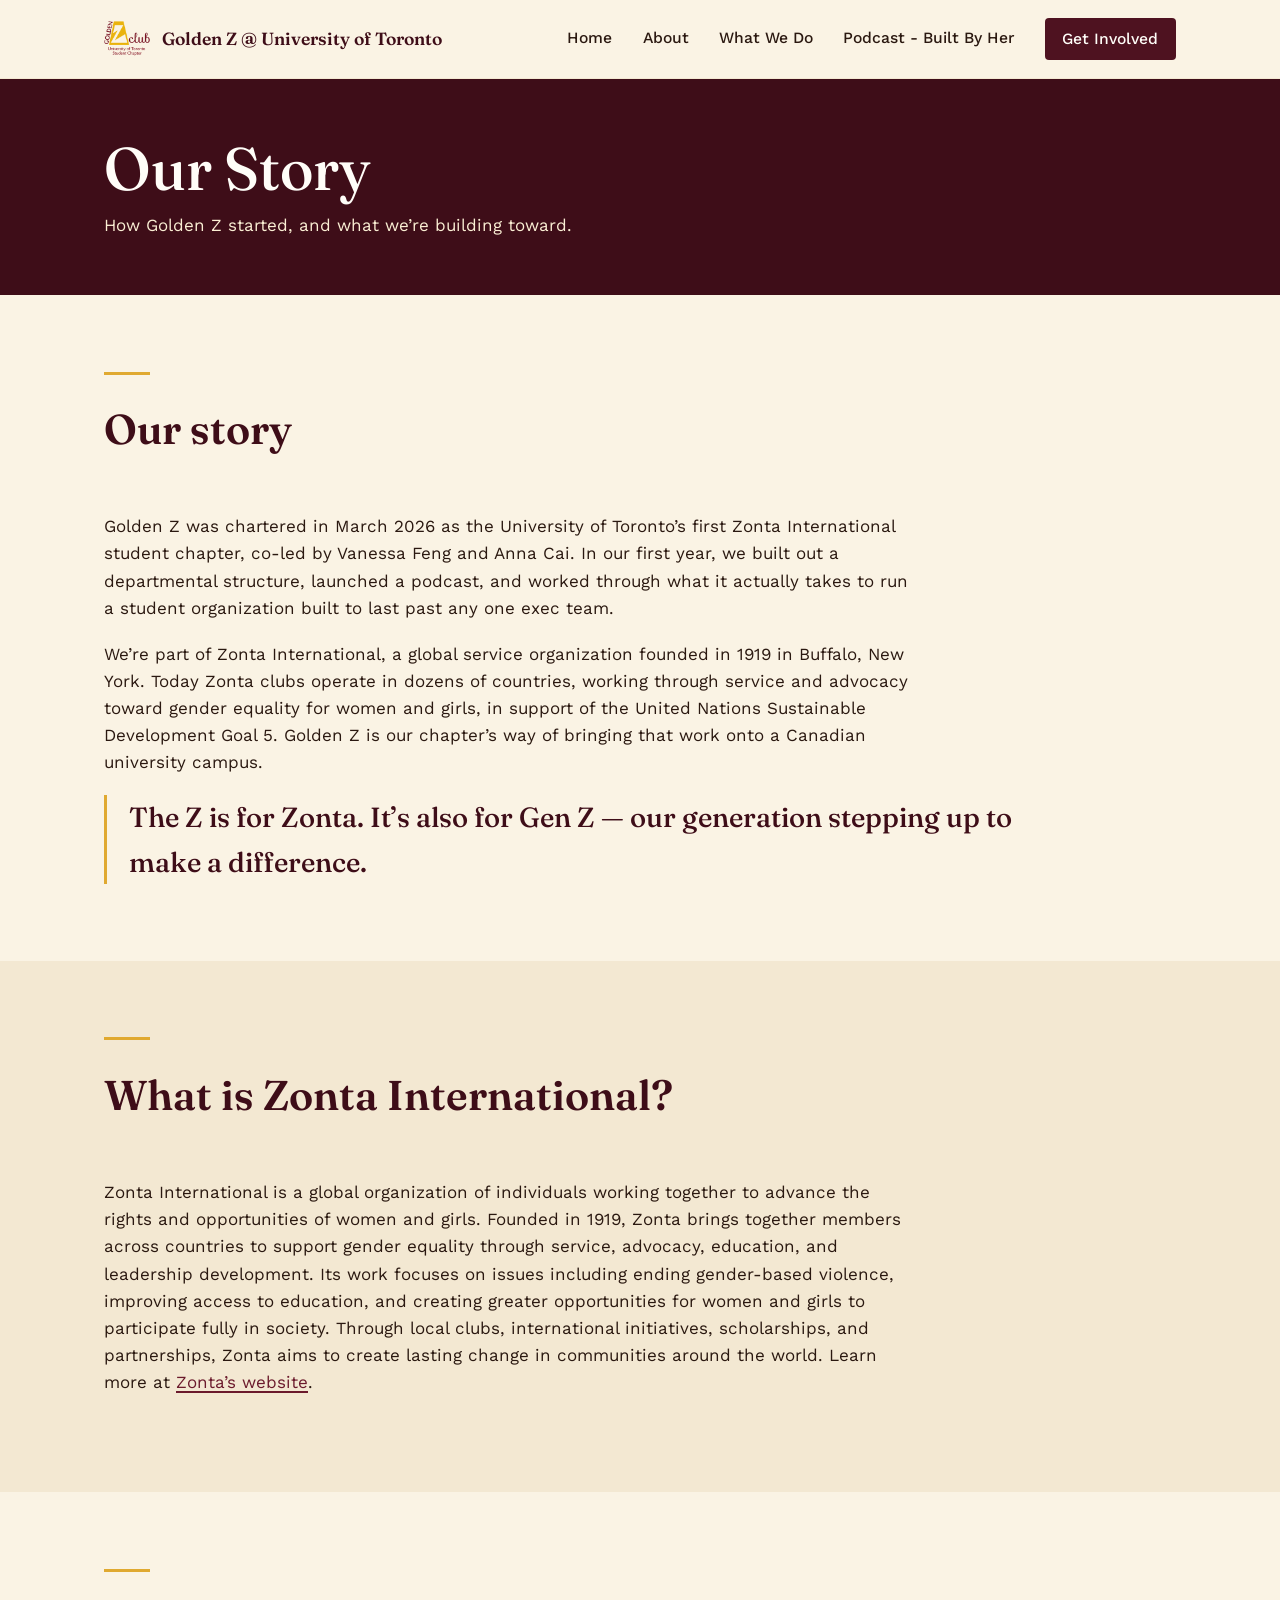
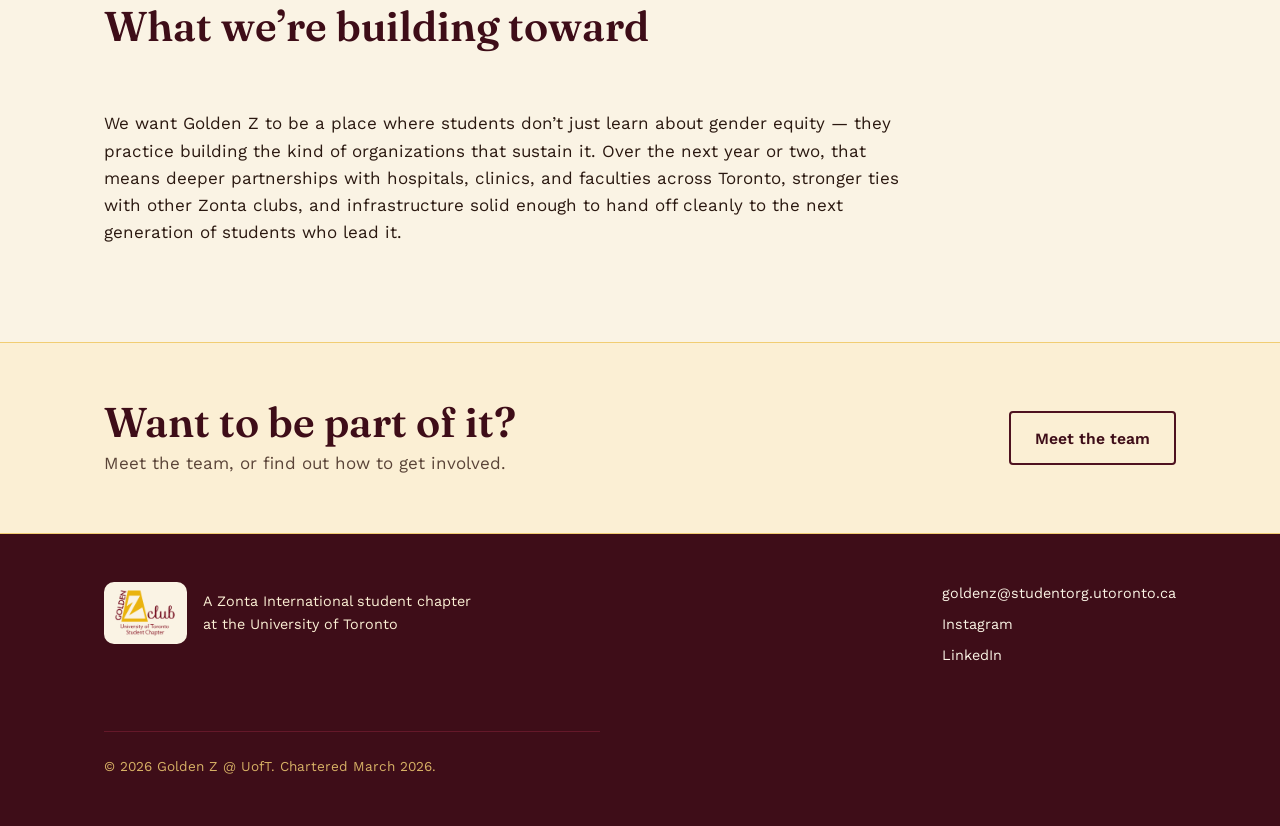
==== about.html @ dc1b3041 "Enhance navigation with dropdown for 'What We Do' Added dropdown for 'What We Do' with links to init" ====
<!DOCTYPE html>
<html lang="en">
<head>
<meta charset="UTF-8">
<meta name="viewport" content="width=device-width, initial-scale=1.0">
<title>Our Story — Golden Z @ UofT</title>
<!-- UPDATED: Curly apostrophe in the description -->
<meta name="description" content="Golden Z is the University of Toronto’s first Zonta International student chapter, chartered in March 2026. Here's our story and what we're building toward.">
<link rel="icon" type="image/svg+xml" href="favicon.svg">
<link rel="preconnect" href="https://fonts.googleapis.com">
<link rel="preconnect" href="https://fonts.gstatic.com" crossorigin>
<link href="https://fonts.googleapis.com/css2?family=Fraunces:opsz,wght@9..144,500;9..144,600&family=Work+Sans:wght@400;500;600&display=swap" rel="stylesheet">
<link rel="stylesheet" href="css/style.css">
</head>
<body>

<header class="site-header">
  <div class="container header-inner">
    <a class="logo" href="index.html" aria-label="Golden Z home">
      <img class="logo-img" src="images/golden-z-logo.png" alt="Golden Z Club Logo">
      <!-- Added the matching logo text here too! -->
      <span class="logo-text">Golden Z @ University of Toronto</span>
    </a>
    <nav class="site-nav" aria-label="Primary">
      <button class="nav-toggle" aria-expanded="false" aria-controls="nav-menu">
        <span></span><span></span><span></span>
        <span class="sr-only">Menu</span>
      </button>
<ul id="nav-menu">
        <li><a href="index.html">Home</a></li>
        <li class="has-dropdown">
          <span class="dropdown-toggle">About</span>
          <ul class="dropdown-menu">
            <li><a href="about.html">Our Story</a></li>
            <li><a href="team.html">Our Team</a></li>
          </ul>
        </li>
        <!-- NEW: "What We Do" is now a dropdown -->
        <li class="has-dropdown">
          <span class="dropdown-toggle">What We Do</span>
          <ul class="dropdown-menu">
            <li><a href="initiatives.html">Our Initiatives</a></li>
            <li><a href="events.html">Upcoming Events</a></li>
          </ul>
        </li>
        <li><a href="podcast.html">Podcast - Built By Her</a></li>
        <li><a href="contact.html" class="nav-cta">Get Involved</a></li>
      </ul>
    </nav>
  </div>
</header>

<main>

  <section class="page-header">
    <div class="container">
      <h1>Our Story</h1>
      <p>How Golden Z started, and what we’re building toward.</p>
    </div>
  </section>

  <section class="block">
    <div class="container">
      <div class="section-head">
        <div class="rule"></div>
        <h2>Our story</h2>
      </div>
      <p class="wide">Golden Z was chartered in March 2026 as the University of Toronto’s first Zonta International student chapter, co-led by Vanessa Feng and Anna Cai. In our first year, we built out a departmental structure, launched a podcast, and worked through what it actually takes to run a student organization built to last past any one exec team.</p>
      <p class="wide">We’re part of Zonta International, a global service organization founded in 1919 in Buffalo, New York. Today Zonta clubs operate in dozens of countries, working through service and advocacy toward gender equality for women and girls, in support of the United Nations Sustainable Development Goal 5. Golden Z is our chapter’s way of bringing that work onto a Canadian university campus.</p>
      <blockquote class="pull">
        The Z is for Zonta. It’s also for Gen Z — our generation stepping up to make a difference.
      </blockquote>
    </div>
  </section>

  <!-- NEW SECTION: Added block-alt here so the background alternates -->
  <section class="block block-alt">
    <div class="container">
      <div class="section-head">
        <div class="rule"></div>
        <h2>What is Zonta International?</h2>
      </div>
      <p class="wide">Zonta International is a global organization of individuals working together to advance the rights and opportunities of women and girls. Founded in 1919, Zonta brings together members across countries to support gender equality through service, advocacy, education, and leadership development. Its work focuses on issues including ending gender-based violence, improving access to education, and creating greater opportunities for women and girls to participate fully in society. Through local clubs, international initiatives, scholarships, and partnerships, Zonta aims to create lasting change in communities around the world. Learn more at <a href="https://www.zonta.org/" target="_blank" rel="noopener">Zonta’s website</a>.</p>
    </div>
  </section>

  <!-- UPDATED SECTION: Removed block-alt here so it returns to the lighter cream background -->
  <section class="block">
    <div class="container">
      <div class="section-head">
        <div class="rule"></div>
        <h2>What we’re building toward</h2>
      </div>
      <p class="wide">We want Golden Z to be a place where students don’t just learn about gender equity — they practice building the kind of organizations that sustain it. Over the next year or two, that means deeper partnerships with hospitals, clinics, and faculties across Toronto, stronger ties with other Zonta clubs, and infrastructure solid enough to hand off cleanly to the next generation of students who lead it.</p>
    </div>
  </section>

  <section class="cta-band">
    <div class="container cta-band-inner">
      <div>
        <h2>Want to be part of it?</h2>
        <p>Meet the team, or find out how to get involved.</p>
      </div>
      <a class="btn btn-line" href="team.html">Meet the team</a>
    </div>
  </section>

</main>

<footer class="site-footer on-dark">
  <div class="container footer-inner">
    <div class="footer-brand">
      <span class="footer-logo-plate"><img src="images/golden-z-logo.png" alt="Golden Z Club logo"></span>
      <p>A Zonta International student chapter at the University of Toronto</p>
    </div>
    <div class="footer-links">
      <a href="mailto:goldenz@studentorg.utoronto.ca">goldenz@studentorg.utoronto.ca</a>
      <a href="https://www.instagram.com/uoftgoldenz/" target="_blank" rel="noopener">Instagram</a>
      <a href="https://www.linkedin.com/company/golden-z-club-university-of-toronto-chapter/?viewAsMember=true" target="_blank" rel="noopener">LinkedIn</a>
    </div>
    <p class="footer-copy">© 2026 Golden Z @ UofT. Chartered March 2026.</p>
  </div>
</footer>

<script src="js/main.js"></script>
</body>
</html>
---- css/style.css ----
/* =====================================================================
   Golden Z @ UofT — design tokens
   Palette: deep maroon (primary), warm gold (accent), parchment (base)
   Type: Fraunces (display serif) + Work Sans (body/UI)
   ===================================================================== */

:root {
  /* color */
  --maroon-900: #3E0D18;
  --maroon-800: #4E1220;
  --maroon-700: #6B1A2C;
  --maroon-600: #832238;
  --gold-600:   #C08A1E;
  --gold-500:   #E0A930;
  --gold-300:   #F1CD73;
  --gold-100:   #FBEFD4;
  --parchment:  #FAF3E4;
  --parchment-2:#F3E8D2;
  --ink:        #2A1810;
  --ink-soft:   #5A4438;
  --white:      #FFFDF8;

  /* type */
  --font-display: "Fraunces", "Iowan Old Style", Georgia, serif;
  --font-body: "Work Sans", "Segoe UI", sans-serif;

  /* type scale */
  --step-4: clamp(2.5rem, 2rem + 2.2vw, 3.75rem);
  --step-3: clamp(1.9rem, 1.6rem + 1.4vw, 2.6rem);
  --step-2: clamp(1.4rem, 1.25rem + 0.6vw, 1.75rem);
  --step-1: 1.1875rem;
  --step-0: 1.0625rem;
  --step-neg1: 0.9rem;

  /* layout */
  --container: 1120px;
  --gutter: 1.5rem;
  --radius: 4px;
}

@media (prefers-color-scheme: dark) {
  /* This site is authored as a light, warm-paper identity by design —
     it keeps its palette in dark-mode browsers rather than inverting. */
}

*, *::before, *::after { box-sizing: border-box; }

html {
  scroll-behavior: smooth;
}

@media (prefers-reduced-motion: reduce) {
  html { scroll-behavior: auto; }
  *, *::before, *::after {
    animation-duration: 0.01ms !important;
    animation-iteration-count: 1 !important;
    transition-duration: 0.01ms !important;
  }
}

body {
  margin: 0;
  font-family: var(--font-body);
  font-size: var(--step-0);
  line-height: 1.6;
  color: var(--ink);
  background: var(--parchment);
  -webkit-font-smoothing: antialiased;
}

h1, h2, h3, h4 {
  font-family: var(--font-display);
  color: var(--maroon-900);
  line-height: 1.12;
  margin: 0 0 0.5em;
  font-weight: 600;
}

h1 { font-size: var(--step-4); font-weight: 500; }
h2 { font-size: var(--step-3); }
h3 { font-size: var(--step-2); }

p { margin: 0 0 1.1em; max-width: 62ch; }
p.wide { max-width: 74ch; }

a {
  color: var(--maroon-700);
  text-decoration-thickness: 1.5px;
  text-underline-offset: 3px;
}
a:hover { color: var(--maroon-900); }

img { max-width: 100%; display: block; }

.sr-only {
  position: absolute;
  width: 1px; height: 1px;
  padding: 0; margin: -1px;
  overflow: hidden;
  clip: rect(0,0,0,0);
  white-space: nowrap;
  border: 0;
}

:focus-visible {
  outline: 3px solid var(--gold-600);
  outline-offset: 2px;
}

.container {
  max-width: var(--container);
  margin-inline: auto;
  padding-inline: var(--gutter);
}

/* =====================================================================
   Logo mark — a bold, hand-built "Z" with a two-tone terminal square.
   Reused (inline, small) in the header and footer.
   ===================================================================== */

.mark { color: var(--maroon-800); flex-shrink: 0; }
.mark .accent { fill: var(--gold-500); }
.on-dark .mark { color: var(--gold-300); }
.on-dark .mark .accent { fill: var(--parchment); }

/* =====================================================================
   Header
   ===================================================================== */

.site-header {
  background: var(--parchment);
  border-bottom: 1px solid var(--parchment-2);
  position: sticky;
  top: 0;
  z-index: 40;
}

.header-inner {
  display: flex;
  align-items: center;
  justify-content: space-between;
  padding-block: 1.1rem;
  gap: 1rem;
}

.logo {
  display: flex;
  align-items: center;
  gap: 0.75rem; 
  text-decoration: none;
  color: var(--maroon-900);
}

.logo-img {
  height: 35px;
  width: auto;
  display: block;
}

.logo-text {
  font-family: var(--font-display);
  font-size: 1.1rem;
  font-weight: 600;
  color: var(--maroon-900);
  line-height: 1.1;
}

@media (max-width: 480px) {
  .logo-text { font-size: 0.95rem; }
}

.nav-toggle {
  display: none;
  flex-direction: column;
  justify-content: center;
  gap: 5px;
  width: 40px;
  height: 40px;
  background: none;
  border: none;
  cursor: pointer;
  padding: 0;
}
.nav-toggle span {
  display: block;
  height: 2px;
  width: 100%;
  background: var(--maroon-900);
}

.site-nav ul {
  display: flex;
  align-items: center;
  gap: 1.9rem;
  list-style: none;
  margin: 0;
  padding: 0;
}

.site-nav a {
  display: inline-block;
  color: var(--ink);
  text-decoration: none;
  font-size: 0.98rem;
  font-weight: 500;
  padding-block: 0.3rem;
  border-bottom: 2px solid transparent;
}
.site-nav a:hover,
.site-nav a[aria-current="page"] {
  color: var(--maroon-900);
  border-bottom-color: var(--gold-500);
}

.site-nav .nav-cta {
  background: var(--maroon-800);
  color: var(--white);
  padding: 0.55rem 1.1rem;
  border-radius: var(--radius);
  border-bottom: none;
}
.site-nav .nav-cta:hover,
.site-nav .nav-cta[aria-current="page"] {
  background: var(--maroon-900);
  color: var(--white);
}

/* Dropdown: hovering "About" reveals Our Story / Our Team. */
.has-dropdown {
  position: relative;
}
.dropdown-toggle {
  display: inline-block;
  color: var(--ink);
  font-size: 0.98rem;
  font-weight: 500;
  padding-block: 0.3rem;
  border-bottom: 2px solid transparent;
  cursor: default;
}
.has-dropdown:hover .dropdown-toggle,
.has-dropdown.dropdown-active .dropdown-toggle {
  color: var(--maroon-900);
  border-bottom-color: var(--gold-500);
}
.dropdown-menu {
  display: block; /* UPDATED: Forces the dropdown to behave as a block rather than inheriting the row flexbox */
  position: absolute;
  top: 100%;
  left: 0;
  min-width: 170px;
  margin: 0;
  padding: 0.4rem 0;
  list-style: none;
  background: var(--white);
  border: 1px solid var(--parchment-2);
  border-radius: var(--radius);
  box-shadow: 0 12px 28px rgba(42, 24, 16, 0.14);
  opacity: 0;
  visibility: hidden;
  transform: translateY(-6px);
  transition: opacity 0.15s ease, transform 0.15s ease, visibility 0.15s;
  z-index: 50;
}
.has-dropdown:hover .dropdown-menu,
.has-dropdown:focus-within .dropdown-menu {
  opacity: 1;
  visibility: visible;
  transform: translateY(0);
}
.dropdown-menu li + li { margin-top: 0; }
.dropdown-menu a {
  display: block;
  padding: 0.6rem 1rem;
  white-space: nowrap;
  border-bottom: none;
  font-weight: 500;
}
.dropdown-menu a:hover { background: var(--parchment-2); }

@media (max-width: 760px) {
  .nav-toggle { display: flex; }
  .site-nav ul {
    position: absolute;
    top: 100%;
    left: 0;
    right: 0;
    flex-direction: column;
    align-items: stretch;
    gap: 0;
    background: var(--parchment);
    border-bottom: 1px solid var(--parchment-2);
    max-height: 0;
    overflow: hidden;
    transition: max-height 0.25s ease;
  }
  .site-nav.open ul { max-height: 480px; }
  .site-nav ul li { border-top: 1px solid var(--parchment-2); }
  .site-nav ul li a { display: block; padding: 0.9rem var(--gutter); }
  .site-nav .nav-cta { margin: 0.9rem var(--gutter); text-align: center; }

  /* On mobile there's no hover, so the dropdown is just shown inline,
     permanently expanded under its label. */
  .dropdown-toggle {
    display: block;
    padding: 0.9rem var(--gutter) 0.3rem;
  }
  .dropdown-menu {
    position: static;
    opacity: 1;
    visibility: visible;
    transform: none;
    box-shadow: none;
    border: none;
    background: transparent;
    padding: 0 0 0.4rem;
  }
  .dropdown-menu a { padding: 0.5rem var(--gutter) 0.5rem calc(var(--gutter) + 0.8rem); }
}

/* =====================================================================
   Buttons
   ===================================================================== */

.btn {
  display: inline-block;
  font-family: var(--font-body);
  font-weight: 600;
  font-size: 0.98rem;
  text-decoration: none;
  padding: 0.8rem 1.5rem;
  border-radius: var(--radius);
  border: 2px solid transparent;
}

.btn-gold {
  background: var(--gold-500);
  color: var(--maroon-900);
}
.btn-gold:hover { background: var(--gold-300); color: var(--maroon-900); }

.btn-outline {
  border-color: var(--parchment);
  color: var(--white);
}
.btn-outline:hover { border-color: var(--gold-500); color: var(--gold-300); }

.btn-line {
  border-color: var(--maroon-800);
  color: var(--maroon-900);
}
.btn-line:hover { background: var(--maroon-900); color: var(--white); }

.btn-row { display: flex; flex-wrap: wrap; gap: 0.9rem; }

/* =====================================================================
   Hero
   ===================================================================== */

.hero {
  background: var(--maroon-900);
  color: var(--parchment);
  padding-block: clamp(3rem, 6vw, 5.5rem);
  position: relative;
  overflow: hidden;
}

.hero-inner {
  display: grid;
  grid-template-columns: 1.15fr 0.85fr;
  gap: clamp(2rem, 5vw, 4rem);
  align-items: center;
}

.hero-eyebrow {
  font-size: var(--step-neg1);
  color: var(--gold-300);
  margin-bottom: 0.9rem;
}

.hero h1 { color: var(--white); }

.hero .lede {
  color: var(--gold-100);
  font-size: var(--step-1);
  max-width: 46ch;
}

.hero-figure {
  position: relative;
  display: flex;
  align-items: center;
  justify-content: center;
}

.hero-figure svg { width: 100%; height: auto; max-width: 340px; }

.logo-plate {
  background: var(--parchment);
  border-radius: 20px;
  padding: 1.8rem 2.2rem;
  box-shadow: 0 18px 40px rgba(20, 6, 10, 0.35);
  display: inline-flex;
}
.logo-plate img { width: 100%; max-width: 300px; height: auto; display: block; }

@media (max-width: 860px) {
  .hero-inner { grid-template-columns: 1fr; }
  .hero-figure { order: -1; max-width: 280px; margin-inline: auto; }
}

/* =====================================================================
   Facts strip (thin gold rules, not icon cards)
   ===================================================================== */

.facts {
  background: var(--parchment-2);
  border-bottom: 1px solid var(--gold-300);
}
.facts-list {
  display: flex;
  flex-wrap: wrap;
  list-style: none;
  margin: 0;
  padding: 1.6rem 0;
}
.facts-list li {
  flex: 1 1 220px;
  padding: 0.4rem 1.4rem;
  border-left: 2px solid var(--gold-500);
  font-size: var(--step-neg1);
  color: var(--ink-soft);
}
.facts-list li strong {
  display: block;
  font-family: var(--font-display);
  font-size: 1.3rem;
  color: var(--maroon-900);
  font-weight: 600;
}

/* =====================================================================
   Section rhythm
   ===================================================================== */

section.block { padding-block: clamp(3rem, 6vw, 5rem); }
.block-alt { background: var(--parchment-2); }

.section-head {
  display: grid;
  grid-template-columns: 1fr;
  gap: 0.75rem;
  margin-bottom: 2.5rem;
  max-width: 60ch;
}

.rule {
  width: 46px;
  height: 3px;
  background: var(--gold-500);
  margin-bottom: 1.2rem;
}

/* =====================================================================
   Department list — a row list with a hairline gold rule between rows,
   not a grid of identical cards.
   ===================================================================== */

.dept-list {
  list-style: none;
  margin: 0;
  padding: 0;
  border-top: 1px solid var(--parchment-2);
}
.dept-row {
  display: grid;
  grid-template-columns: 2.4fr 3.6fr auto;
  gap: 1.5rem;
  align-items: baseline;
  padding: 1.6rem 0;
  border-bottom: 1px solid var(--parchment-2);
}
.dept-row h3 { margin: 0; font-size: 1.35rem; }
.dept-row p { margin: 0; color: var(--ink-soft); }
.dept-row .dept-link { white-space: nowrap; font-weight: 600; text-decoration: none; }

@media (max-width: 700px) {
  .dept-row { grid-template-columns: 1fr; gap: 0.4rem; }
}

/* =====================================================================
   Podcast spotlight
   ===================================================================== */

.podcast-panel {
  background: var(--maroon-800);
  color: var(--parchment);
  border-radius: var(--radius);
  padding: clamp(2rem, 4vw, 3rem);
  display: grid;
  grid-template-columns: auto 1fr;
  gap: 2rem;
  align-items: center;
}
.podcast-panel h2, .podcast-panel h3 { color: var(--white); }
.podcast-panel p { color: var(--gold-100); }
.podcast-mark { width: 84px; height: 84px; }

@media (max-width: 700px) {
  .podcast-panel { grid-template-columns: 1fr; text-align: left; }
  .podcast-mark { width: 60px; height: 60px; }
}

/* =====================================================================
   Quote / callout
   ===================================================================== */

blockquote.pull {
  border-left: 3px solid var(--gold-500);
  margin: 0;
  padding-left: 1.4rem;
  font-family: var(--font-display);
  font-size: var(--step-2);
  font-weight: 500;
  color: var(--maroon-900);
  max-width: 52ch;
}
blockquote.pull cite {
  display: block;
  font-family: var(--font-body);
  font-style: normal;
  font-size: var(--step-neg1);
  color: var(--ink-soft);
  margin-top: 0.8rem;
}

/* =====================================================================
   CTA band
   ===================================================================== */

.cta-band {
  background: var(--gold-100);
  border-top: 1px solid var(--gold-300);
  border-bottom: 1px solid var(--gold-300);
  padding-block: clamp(2.5rem, 5vw, 3.5rem);
  text-align: left;
}
.cta-band-inner {
  display: flex;
  flex-wrap: wrap;
  justify-content: space-between;
  align-items: center;
  gap: 1.5rem;
}
.cta-band h2 { margin-bottom: 0.3rem; }
.cta-band p { margin: 0; color: var(--ink-soft); }

/* =====================================================================
   People / leadership list
   ===================================================================== */

.people-grid {
  display: grid;
  grid-template-columns: repeat(auto-fit, minmax(220px, 1fr));
  gap: 2.2rem 2.5rem;
}
.person-avatar {
  width: 92px;
  height: 92px;
  border-radius: 50%;
  margin-bottom: 0.9rem;
  display: block;
}
.person h3 { font-size: 1.15rem; margin-bottom: 0.15rem; }
.person .role {
  display: block;
  color: var(--gold-600);
  font-weight: 600;
  font-size: var(--step-neg1);
  margin-bottom: 0.5rem;
}
.person p { color: var(--ink-soft); margin-bottom: 0; }
.avatar-note {
  font-size: var(--step-neg1);
  color: var(--ink-soft);
  border-top: 1px dashed var(--gold-500);
  padding-top: 1rem;
  margin-top: 0.5rem;
}

/* =====================================================================
   Alternating feature rows (departments page)
   ===================================================================== */

.feature-row {
  display: grid;
  grid-template-columns: 0.9fr 1.1fr;
  gap: clamp(1.5rem, 4vw, 3.5rem);
  align-items: center;
  padding-block: clamp(2.5rem, 5vw, 4rem);
  border-bottom: 1px solid var(--parchment-2);
}
.feature-row:last-child { border-bottom: none; }
.feature-row:nth-child(even) { direction: rtl; }
.feature-row:nth-child(even) > * { direction: ltr; }

.feature-figure {
  background: var(--maroon-900);
  border-radius: var(--radius);
  display: flex;
  align-items: center;
  justify-content: center;
  aspect-ratio: 4 / 3;
  padding: 2rem;
}
.feature-figure svg { width: 55%; height: auto; }
.feature-row:nth-child(3n+2) .feature-figure { background: var(--maroon-700); }
.feature-row:nth-child(3n) .feature-figure { background: var(--gold-600); }
.feature-row:nth-child(3n) .mark { color: var(--maroon-900); }
.feature-row:nth-child(3n) .mark .accent { fill: var(--parchment); }

.feature-copy .index {
  font-family: var(--font-display);
  color: var(--gold-600);
  font-size: 1rem;
  margin-bottom: 0.4rem;
  display: block;
}

.feature-copy ul {
  margin: 1rem 0 0;
  padding-left: 1.2rem;
  color: var(--ink-soft);
}
.feature-copy ul li { margin-bottom: 0.4rem; }

@media (max-width: 760px) {
  .feature-row, .feature-row:nth-child(even) { grid-template-columns: 1fr; direction: ltr; }
  .feature-figure { max-width: 260px; margin-inline: auto; }
}

/* =====================================================================
   Contact page
   ===================================================================== */

.contact-grid {
  display: grid;
  grid-template-columns: 1fr 1fr;
  gap: clamp(2rem, 5vw, 4rem);
}

.field { margin-bottom: 1.3rem; }
.field label {
  display: block;
  font-weight: 600;
  margin-bottom: 0.4rem;
  font-size: var(--step-neg1);
}
.field input,
.field select,
.field textarea {
  width: 100%;
  font-family: var(--font-body);
  font-size: 1rem;
  padding: 0.7rem 0.8rem;
  border: 1.5px solid var(--parchment-2);
  border-radius: var(--radius);
  background: var(--white);
  color: var(--ink);
}
.field input:focus,
.field select:focus,
.field textarea:focus {
  border-color: var(--gold-600);
}
.field textarea { min-height: 130px; resize: vertical; }

.contact-info dt {
  font-weight: 600;
  color: var(--maroon-900);
  margin-top: 1.3rem;
}
.contact-info dt:first-child { margin-top: 0; }
.contact-info dd { margin: 0.2rem 0 0; color: var(--ink-soft); }

.note {
  font-size: var(--step-neg1);
  color: var(--ink-soft);
  border-top: 1px dashed var(--gold-500);
  padding-top: 1rem;
  margin-top: 1.5rem;
}

@media (max-width: 760px) {
  .contact-grid { grid-template-columns: 1fr; }
}

/* =====================================================================
   Footer
   ===================================================================== */

.site-footer {
  background: var(--maroon-900);
  color: var(--gold-100);
  padding-block: 3rem;
}
.footer-inner {
  display: flex;
  flex-wrap: wrap;
  justify-content: space-between;
  gap: 2rem;
  align-items: flex-start;
}
.footer-brand {
  display: flex;
  align-items: center;
  gap: 1rem;
  max-width: 34ch;
}
.footer-logo-plate {
  background: var(--parchment);
  border-radius: 10px;
  padding: 0.5rem 0.7rem;
  display: inline-flex;
  flex-shrink: 0;
}
.footer-logo-plate img { height: 46px; width: auto; display: block; }
.footer-brand p { margin: 0; color: var(--gold-100); font-size: var(--step-neg1); }
.footer-links {
  display: flex;
  flex-direction: column;
  gap: 0.5rem;
}
.footer-links a {
  color: var(--parchment);
  text-decoration: none;
  font-size: var(--step-neg1);
}
.footer-links a:hover { color: var(--gold-300); }
.footer-copy {
  width: 100%;
  margin: 2rem 0 0;
  padding-top: 1.5rem;
  border-top: 1px solid var(--maroon-700);
  font-size: 0.85rem;
  color: var(--gold-300);
  opacity: 0.85;
}

/* =====================================================================
   Page header (non-home pages)
   ===================================================================== */

.page-header {
  background: var(--maroon-900);
  color: var(--parchment);
  padding-block: clamp(2.5rem, 5vw, 3.5rem);
}
.page-header h1 { color: var(--white); margin-bottom: 0.6rem; }
.page-header p { color: var(--gold-100); max-width: 56ch; margin: 0; }
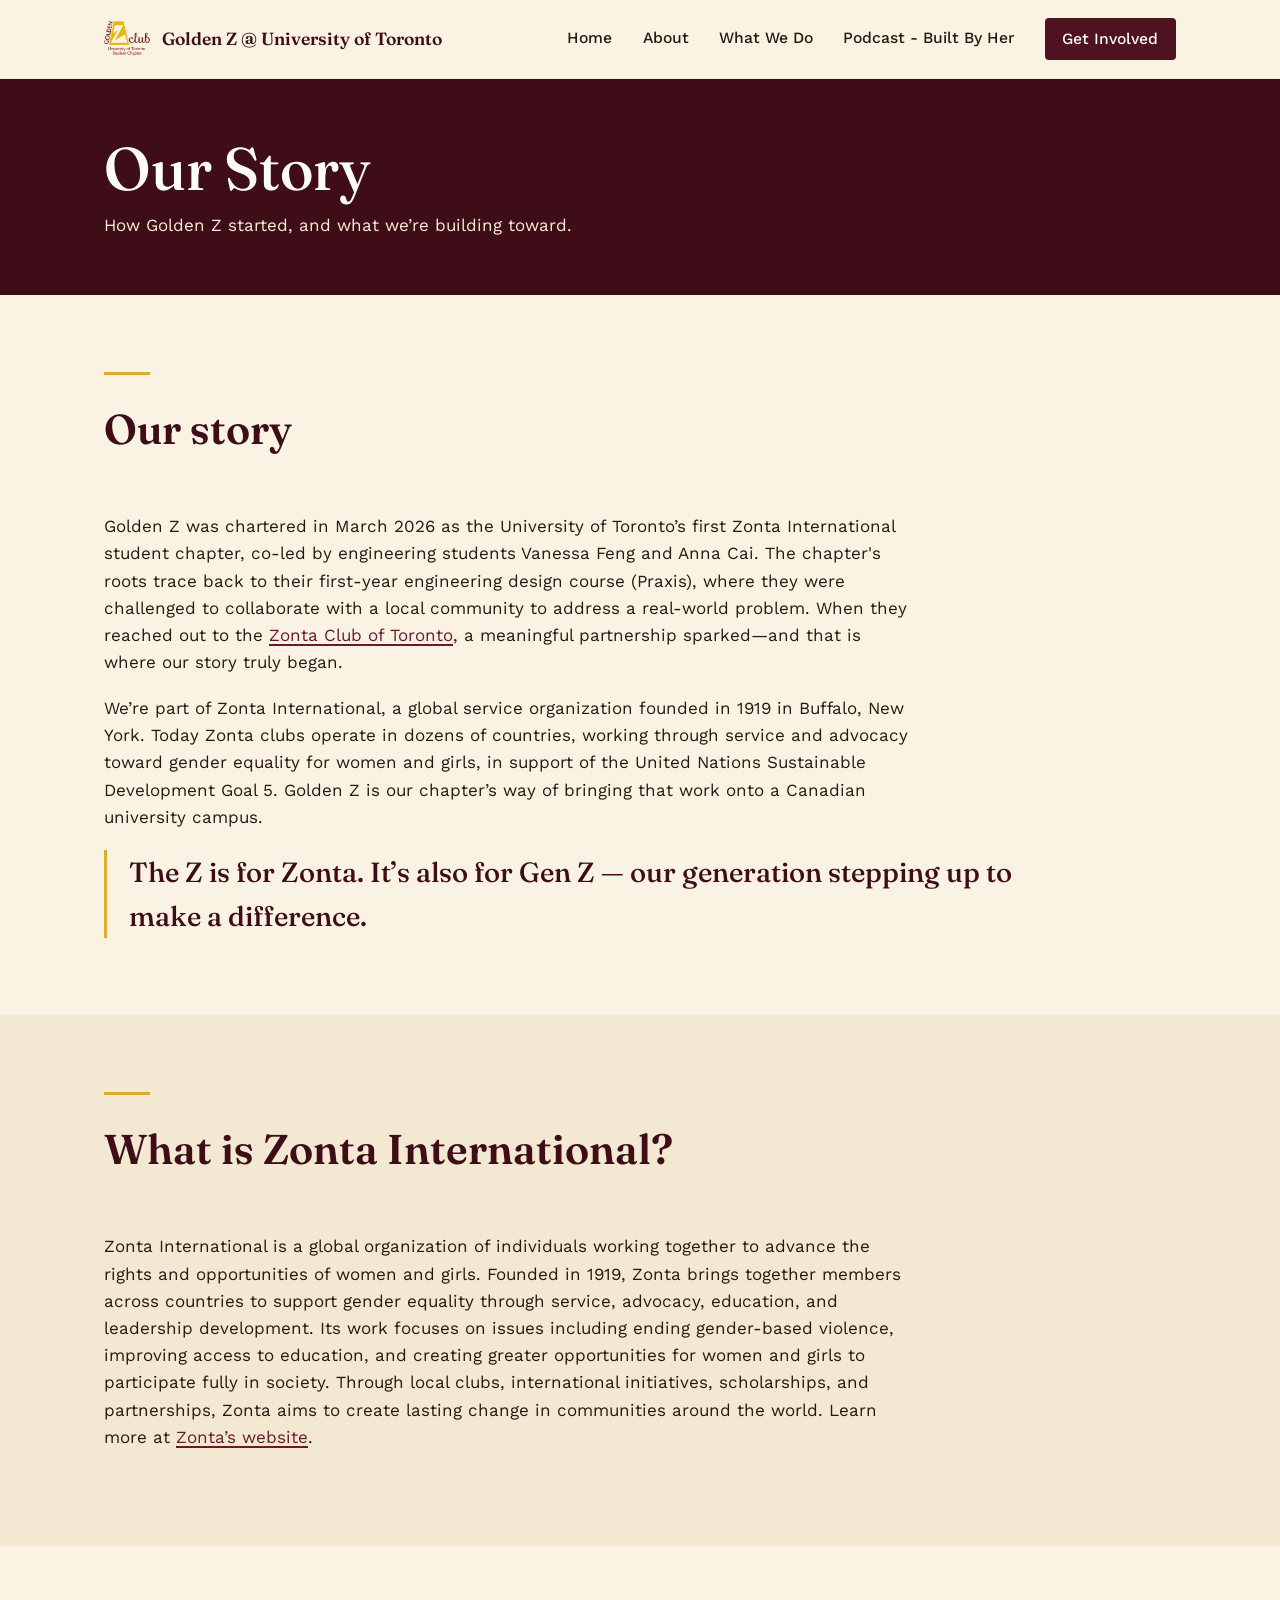
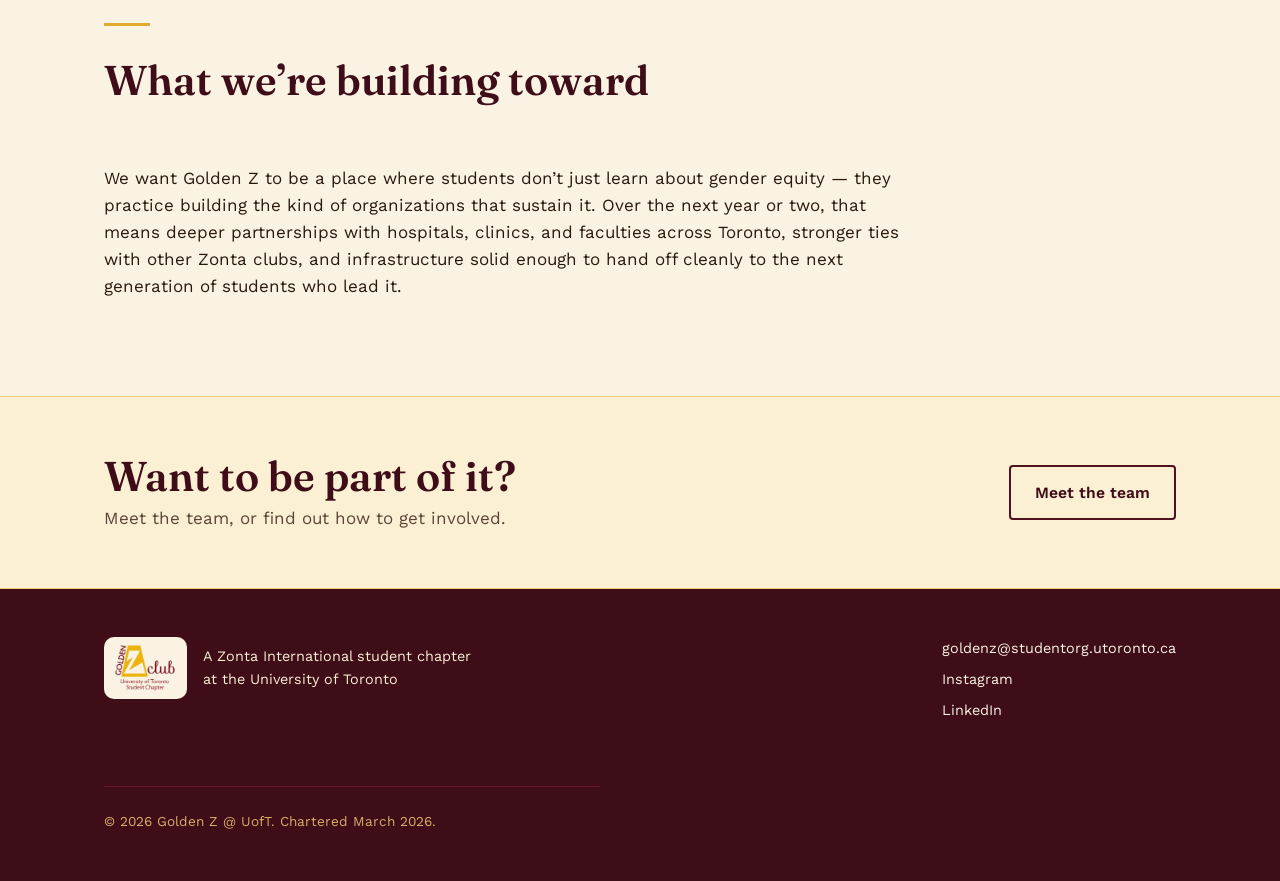
==== commit 28b21a82: "Revise Golden Z story with founder details Updated the history of Golden Z to include details about " ====
--- a/about.html
+++ b/about.html
@@ -65,7 +65,7 @@
         <div class="rule"></div>
         <h2>Our story</h2>
       </div>
-      <p class="wide">Golden Z was chartered in March 2026 as the University of Toronto’s first Zonta International student chapter, co-led by Vanessa Feng and Anna Cai. In our first year, we built out a departmental structure, launched a podcast, and worked through what it actually takes to run a student organization built to last past any one exec team.</p>
+      <p class="wide">Golden Z was chartered in March 2026 as the University of Toronto’s first Zonta International student chapter, co-led by engineering students Vanessa Feng and Anna Cai. The chapter's roots trace back to their first-year engineering design course (Praxis), where they were challenged to collaborate with a local community to address a real-world problem. When they reached out to the <a href="https://zontatoronto.org/" target="_blank" rel="noopener">Zonta Club of Toronto</a>, a meaningful partnership sparked—and that is where our story truly began.</p>      
       <p class="wide">We’re part of Zonta International, a global service organization founded in 1919 in Buffalo, New York. Today Zonta clubs operate in dozens of countries, working through service and advocacy toward gender equality for women and girls, in support of the United Nations Sustainable Development Goal 5. Golden Z is our chapter’s way of bringing that work onto a Canadian university campus.</p>
       <blockquote class="pull">
         The Z is for Zonta. It’s also for Gen Z — our generation stepping up to make a difference.
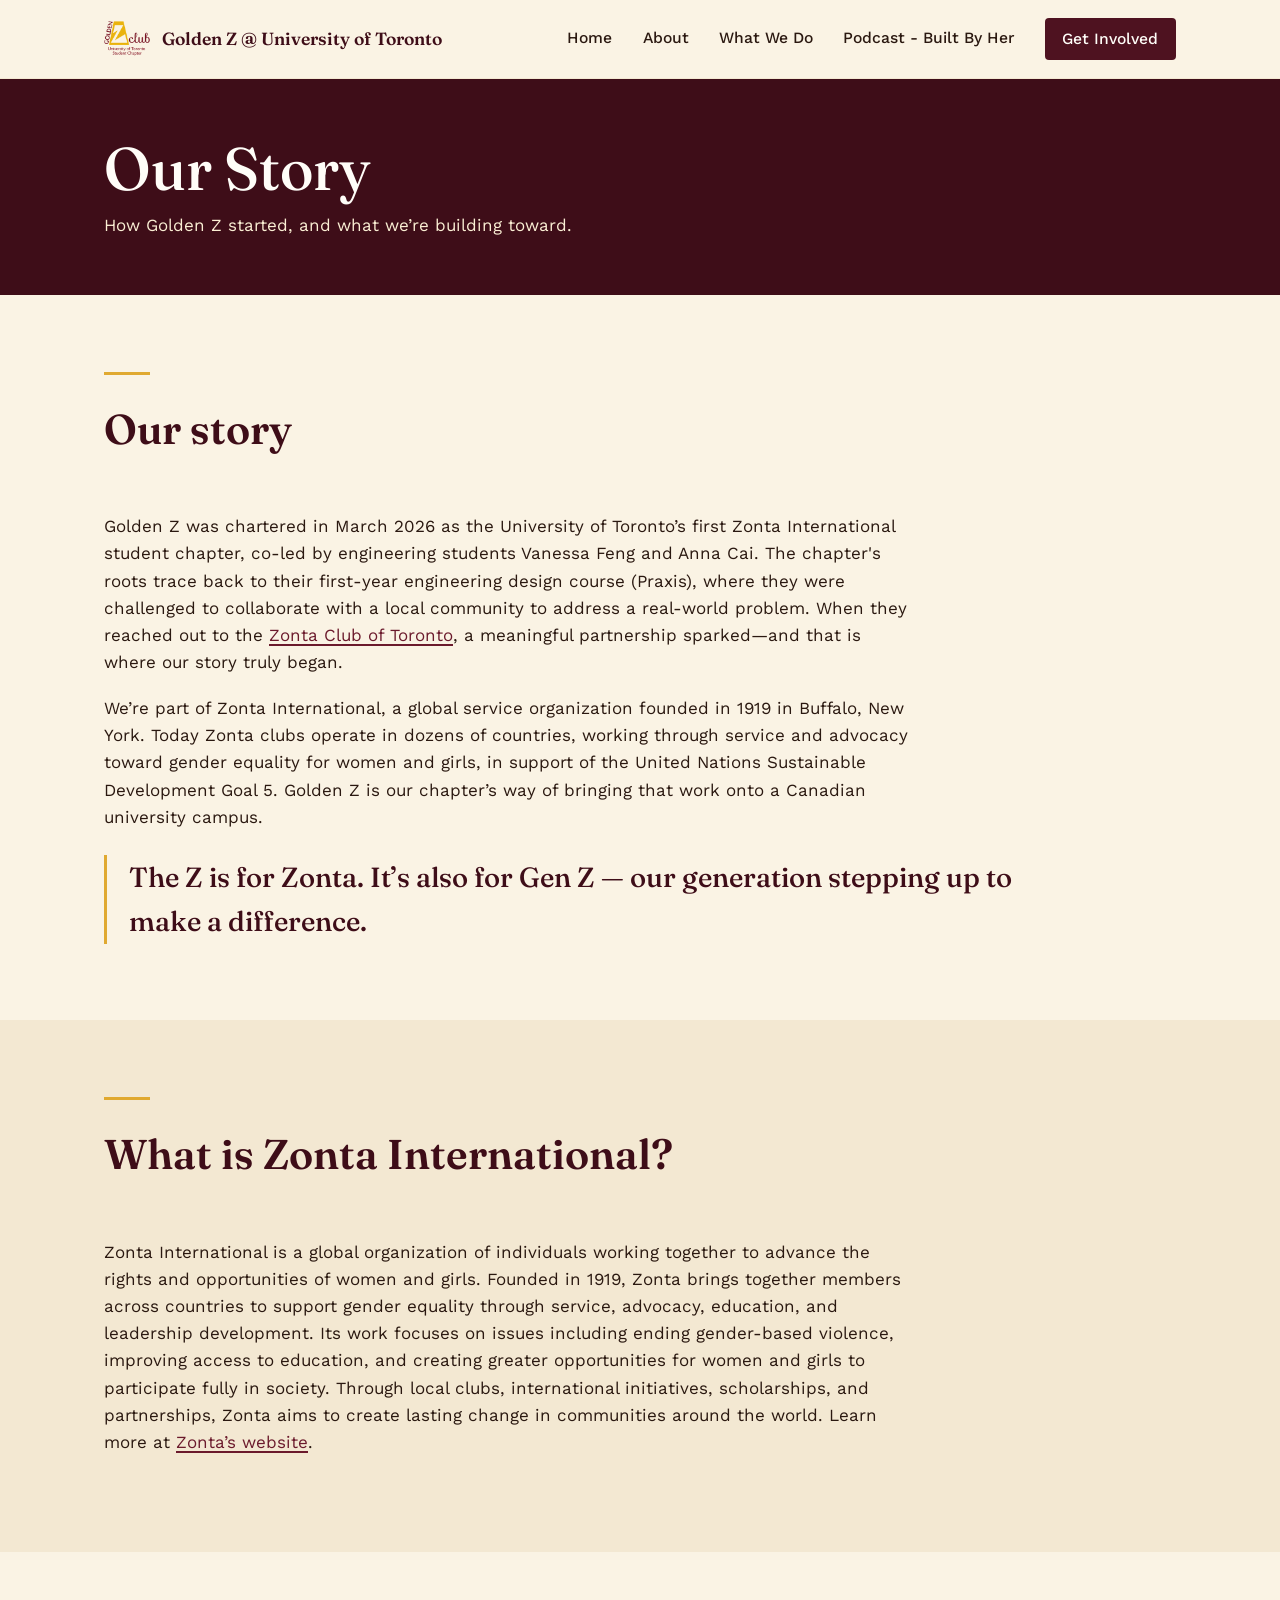
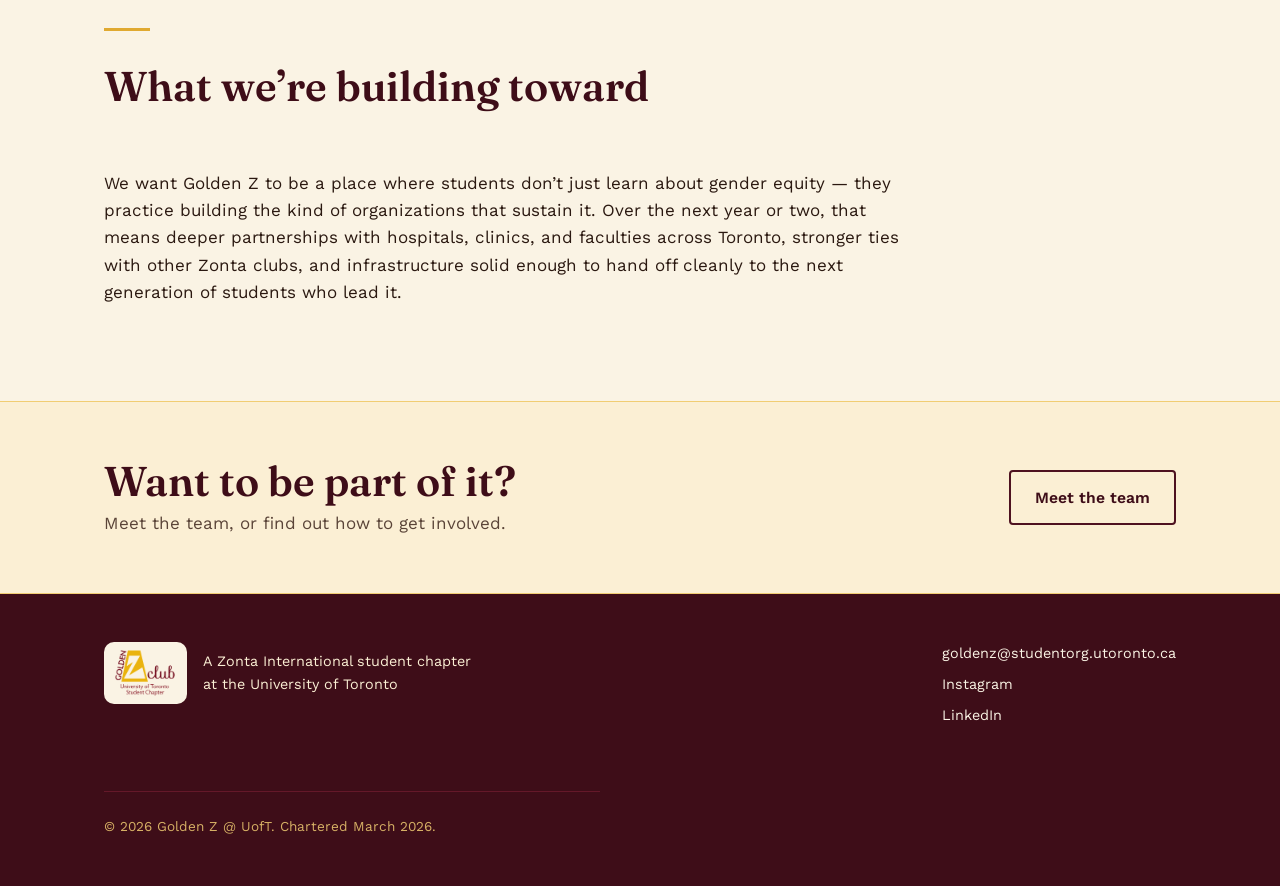
==== commit fdf376b6: "Improve spacing for blockquote in about.html Added top margin to the blockquote for better spacing." ====
--- a/about.html
+++ b/about.html
@@ -67,7 +67,9 @@
       </div>
       <p class="wide">Golden Z was chartered in March 2026 as the University of Toronto’s first Zonta International student chapter, co-led by engineering students Vanessa Feng and Anna Cai. The chapter's roots trace back to their first-year engineering design course (Praxis), where they were challenged to collaborate with a local community to address a real-world problem. When they reached out to the <a href="https://zontatoronto.org/" target="_blank" rel="noopener">Zonta Club of Toronto</a>, a meaningful partnership sparked—and that is where our story truly began.</p>      
       <p class="wide">We’re part of Zonta International, a global service organization founded in 1919 in Buffalo, New York. Today Zonta clubs operate in dozens of countries, working through service and advocacy toward gender equality for women and girls, in support of the United Nations Sustainable Development Goal 5. Golden Z is our chapter’s way of bringing that work onto a Canadian university campus.</p>
-      <blockquote class="pull">
+      
+      <!-- UPDATED: Added a top margin here to give the quote some breathing room -->
+      <blockquote class="pull" style="margin-top: 1.5rem;">
         The Z is for Zonta. It’s also for Gen Z — our generation stepping up to make a difference.
       </blockquote>
     </div>
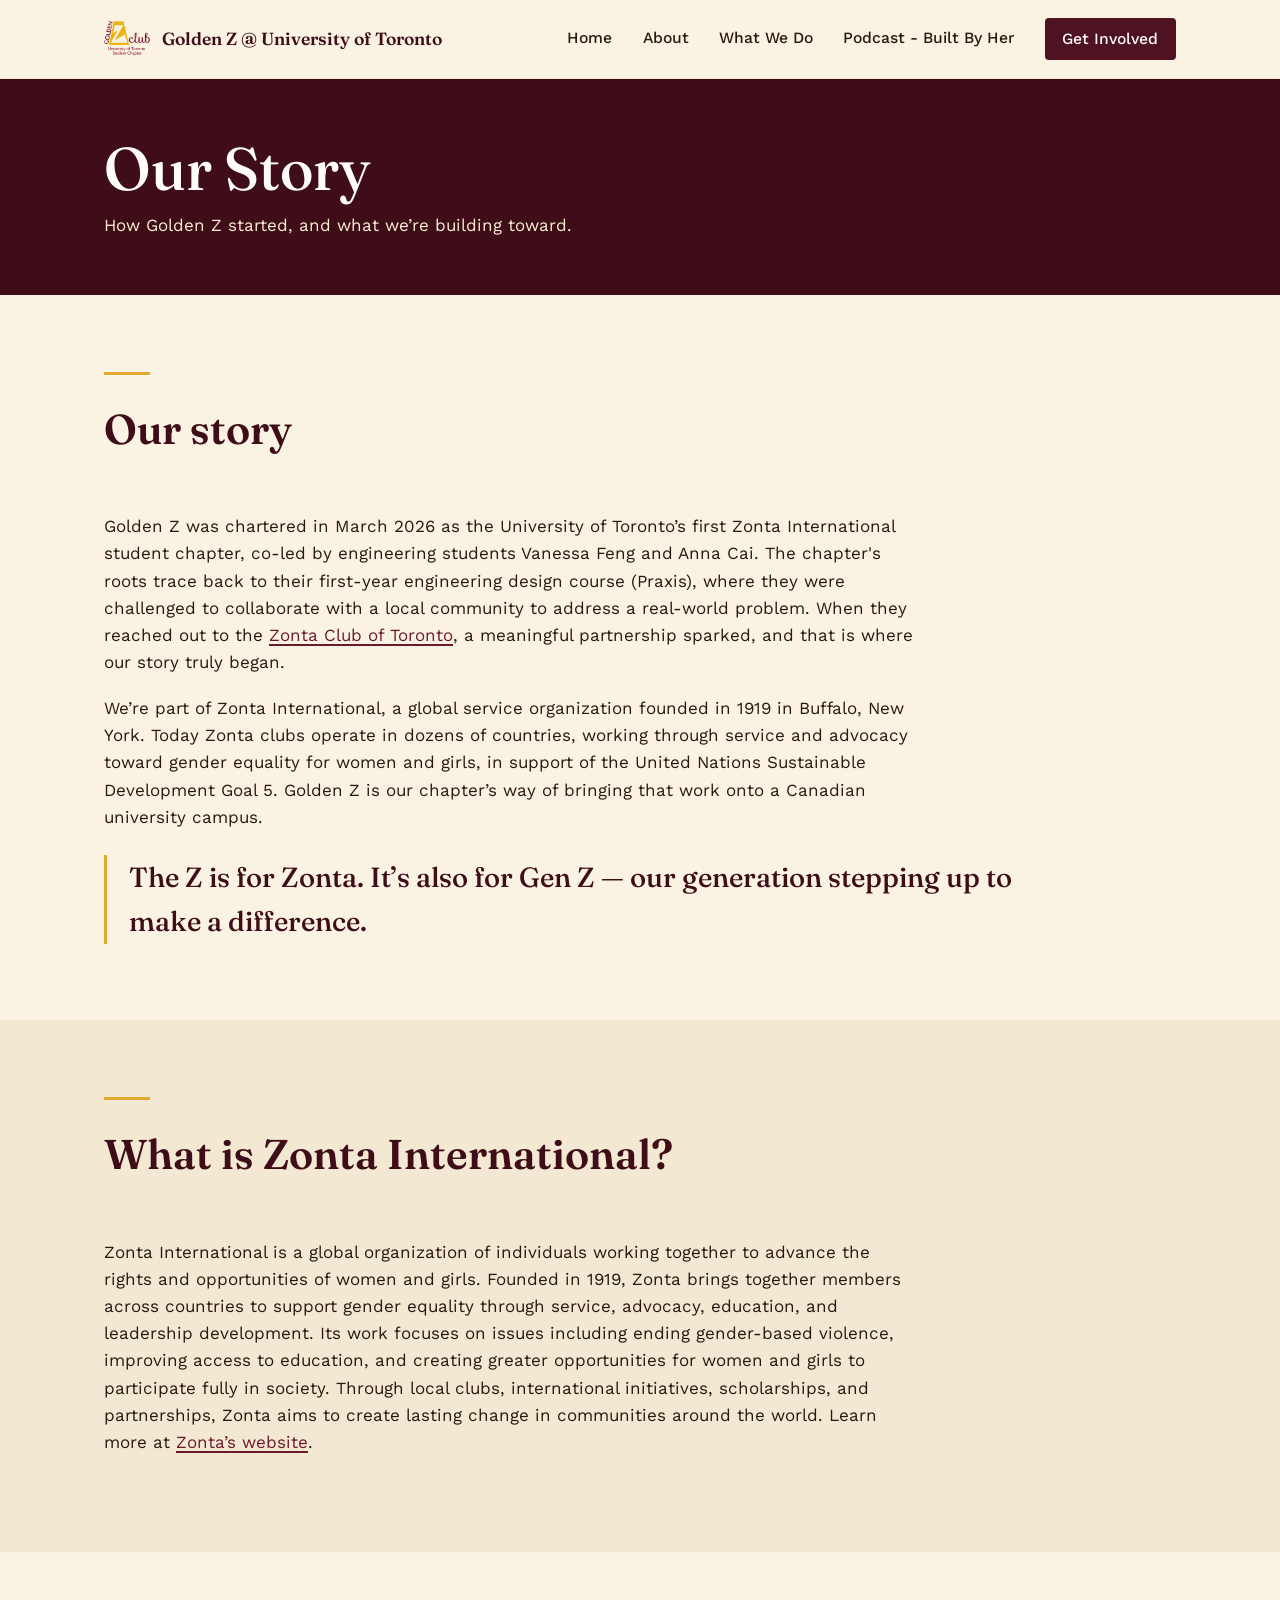
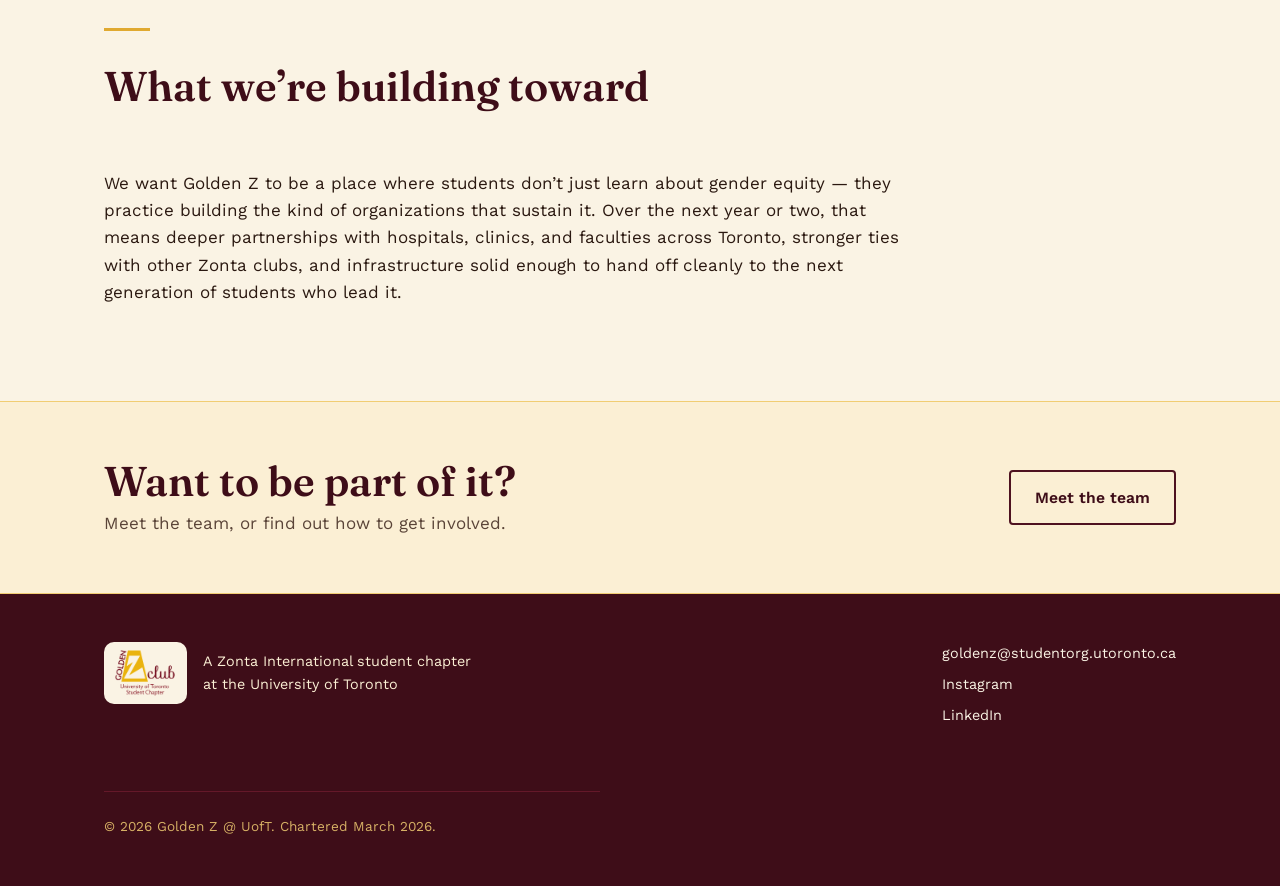
==== commit ba26a114: "Fix punctuation in 'Our story' section Corrected punctuation in the story paragraph for clarity." ====
--- a/about.html
+++ b/about.html
@@ -16,7 +16,7 @@
 
 <header class="site-header">
   <div class="container header-inner">
-    <a class="logo" href="index.html" aria-label="Golden Z home">
+    <a class="logo" href="/" aria-label="Golden Z home">
       <img class="logo-img" src="images/golden-z-logo.png" alt="Golden Z Club Logo">
       <!-- Added the matching logo text here too! -->
       <span class="logo-text">Golden Z @ University of Toronto</span>
@@ -27,7 +27,7 @@
         <span class="sr-only">Menu</span>
       </button>
 <ul id="nav-menu">
-        <li><a href="index.html">Home</a></li>
+        <li><a href="/">Home</a></li>
         <li class="has-dropdown">
           <span class="dropdown-toggle">About</span>
           <ul class="dropdown-menu">
@@ -65,7 +65,7 @@
         <div class="rule"></div>
         <h2>Our story</h2>
       </div>
-      <p class="wide">Golden Z was chartered in March 2026 as the University of Toronto’s first Zonta International student chapter, co-led by engineering students Vanessa Feng and Anna Cai. The chapter's roots trace back to their first-year engineering design course (Praxis), where they were challenged to collaborate with a local community to address a real-world problem. When they reached out to the <a href="https://zontatoronto.org/" target="_blank" rel="noopener">Zonta Club of Toronto</a>, a meaningful partnership sparked—and that is where our story truly began.</p>      
+      <p class="wide">Golden Z was chartered in March 2026 as the University of Toronto’s first Zonta International student chapter, co-led by engineering students Vanessa Feng and Anna Cai. The chapter's roots trace back to their first-year engineering design course (Praxis), where they were challenged to collaborate with a local community to address a real-world problem. When they reached out to the <a href="https://zontatoronto.org/" target="_blank" rel="noopener">Zonta Club of Toronto</a>, a meaningful partnership sparked, and that is where our story truly began.</p>      
       <p class="wide">We’re part of Zonta International, a global service organization founded in 1919 in Buffalo, New York. Today Zonta clubs operate in dozens of countries, working through service and advocacy toward gender equality for women and girls, in support of the United Nations Sustainable Development Goal 5. Golden Z is our chapter’s way of bringing that work onto a Canadian university campus.</p>
       
       <!-- UPDATED: Added a top margin here to give the quote some breathing room -->
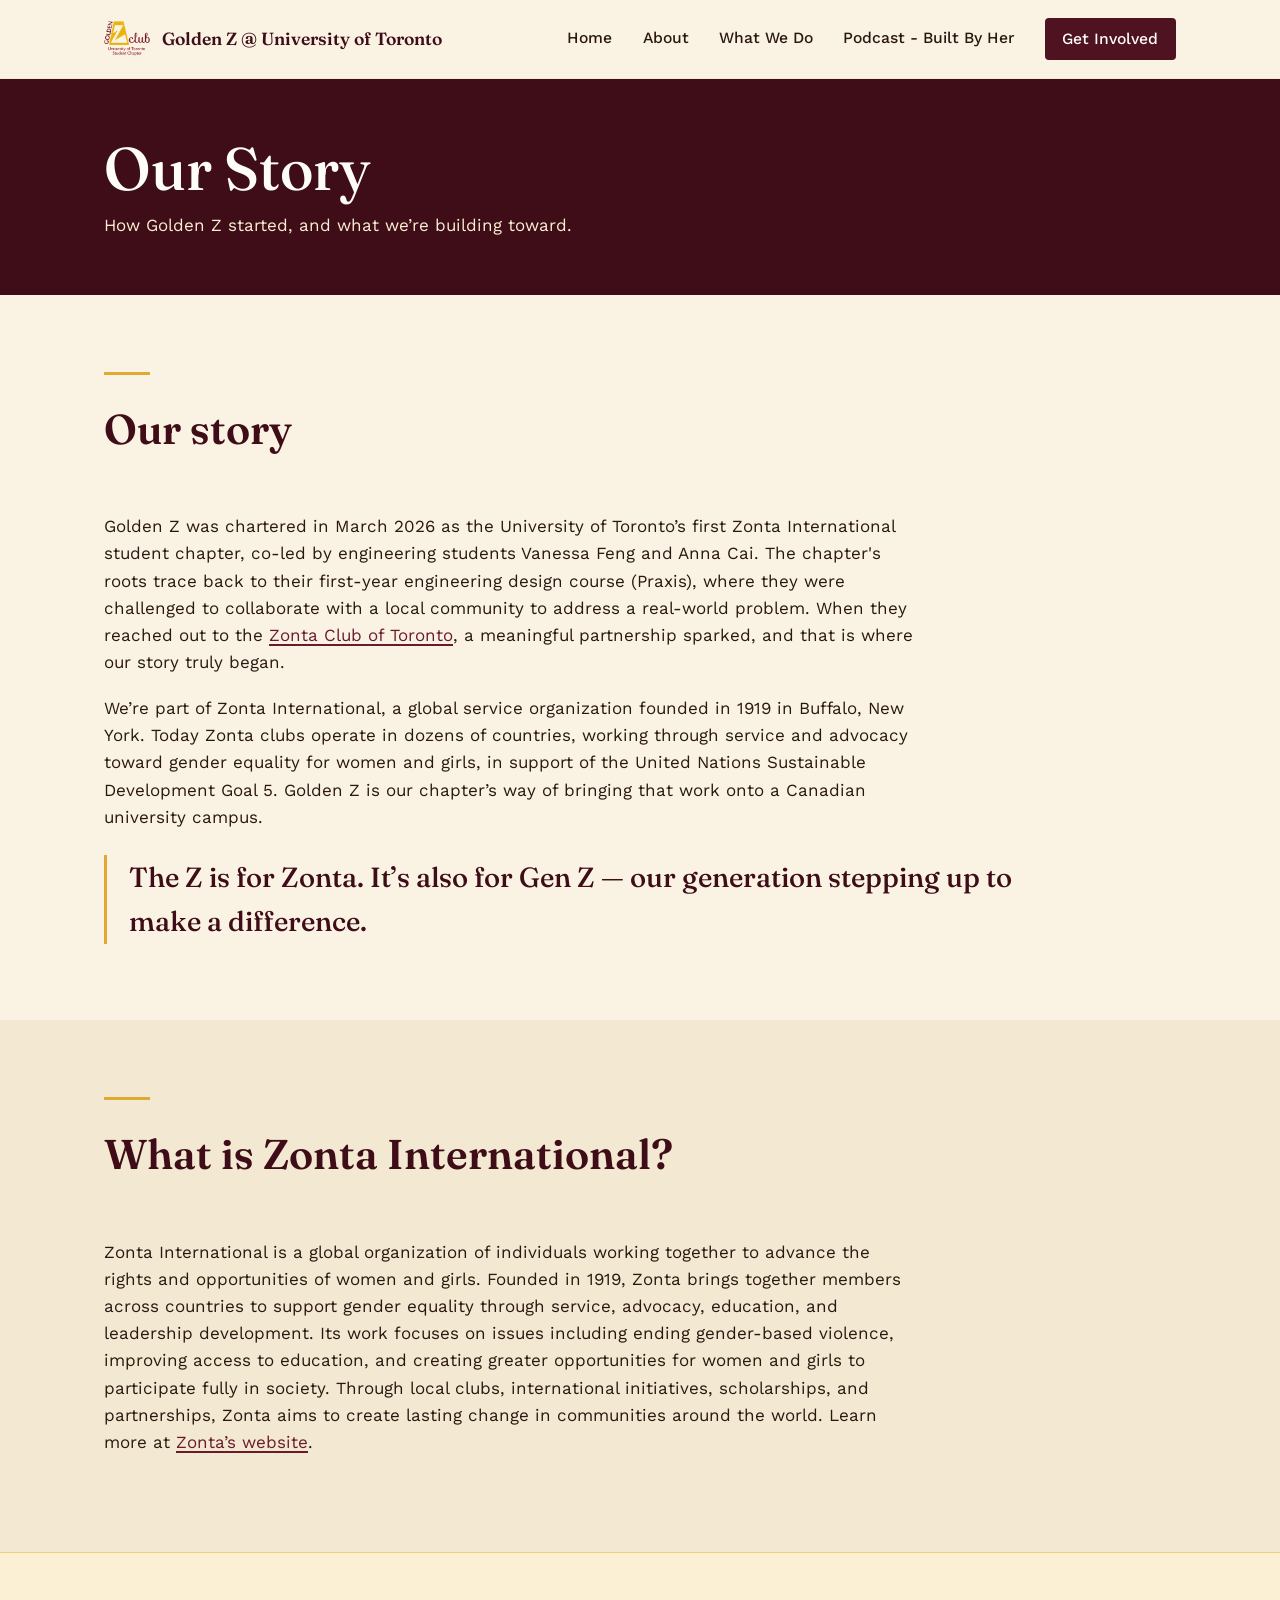
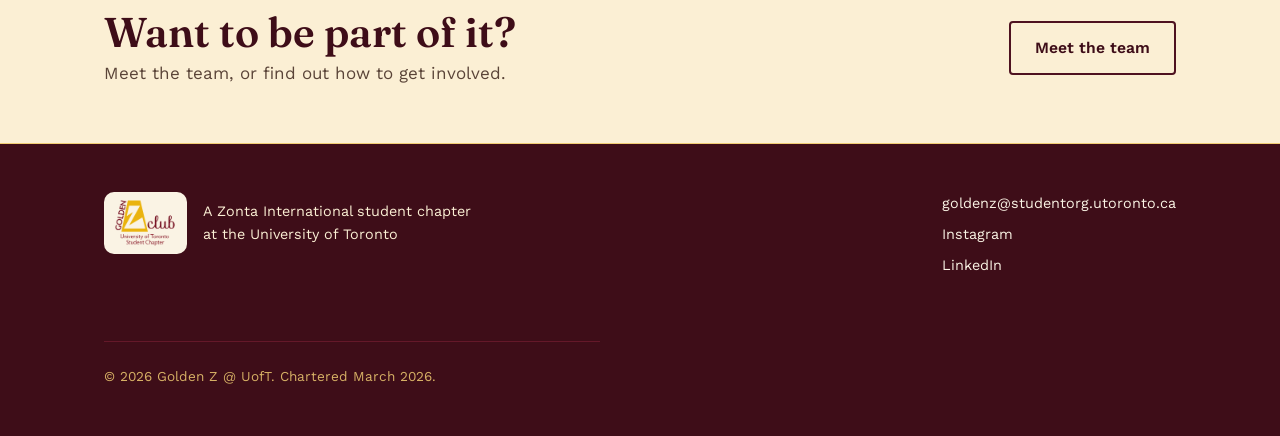
==== commit dd234636: "Remove section about Golden Z goals Removed the section discussing the goals for Golden Z to return " ====
--- a/about.html
+++ b/about.html
@@ -86,16 +86,7 @@
     </div>
   </section>
 
-  <!-- UPDATED SECTION: Removed block-alt here so it returns to the lighter cream background -->
-  <section class="block">
-    <div class="container">
-      <div class="section-head">
-        <div class="rule"></div>
-        <h2>What we’re building toward</h2>
-      </div>
-      <p class="wide">We want Golden Z to be a place where students don’t just learn about gender equity — they practice building the kind of organizations that sustain it. Over the next year or two, that means deeper partnerships with hospitals, clinics, and faculties across Toronto, stronger ties with other Zonta clubs, and infrastructure solid enough to hand off cleanly to the next generation of students who lead it.</p>
-    </div>
-  </section>
+
 
   <section class="cta-band">
     <div class="container cta-band-inner">
--- a/css/style.css
+++ b/css/style.css
@@ -47,6 +47,8 @@
 
 html {
   scroll-behavior: smooth;
+  overflow-x: hidden; /* Locks horizontal zooming/scrolling */
+  width: 100%;
 }
 
 @media (prefers-reduced-motion: reduce) {
@@ -66,6 +68,8 @@
   color: var(--ink);
   background: var(--parchment);
   -webkit-font-smoothing: antialiased;
+  overflow-x: hidden; /* Locks horizontal zooming/scrolling */
+  width: 100%;
 }
 
 h1, h2, h3, h4 {
@@ -113,11 +117,6 @@
   padding-inline: var(--gutter);
 }
 
-/* =====================================================================
-   Logo mark — a bold, hand-built "Z" with a two-tone terminal square.
-   Reused (inline, small) in the header and footer.
-   ===================================================================== */
-
 .mark { color: var(--maroon-800); flex-shrink: 0; }
 .mark .accent { fill: var(--gold-500); }
 .on-dark .mark { color: var(--gold-300); }
@@ -158,15 +157,26 @@
 }
 
 .logo-text {
+  display: block;
   font-family: var(--font-display);
   font-size: 1.1rem;
   font-weight: 600;
   color: var(--maroon-900);
   line-height: 1.1;
-}
-
-@media (max-width: 480px) {
-  .logo-text { font-size: 0.95rem; }
+  max-width: 300px;
+}
+
+@media (max-width: 600px) {
+  .logo { gap: 0.5rem; }
+  .logo-img { height: 30px; }
+  .logo-text { 
+    font-size: 0.9rem; 
+    max-width: 150px; 
+    line-height: 1.2;
+  }
+}
+@media (max-width: 380px) {
+  .logo-text { max-width: 120px; font-size: 0.85rem; }
 }
 
 .nav-toggle {
@@ -225,7 +235,9 @@
   color: var(--white);
 }
 
-/* Dropdown: hovering "About" reveals Our Story / Our Team. */
+/* =====================================================================
+   CLEAN DROPDOWN DESIGN
+   ===================================================================== */
 .has-dropdown {
   position: relative;
 }
@@ -243,19 +255,21 @@
   color: var(--maroon-900);
   border-bottom-color: var(--gold-500);
 }
-.dropdown-menu {
-  display: block; /* UPDATED: Forces the dropdown to behave as a block rather than inheriting the row flexbox */
+
+/* FIXED: .site-nav .dropdown-menu forces it to override the row layout and stack vertically */
+.site-nav .dropdown-menu {
+  display: block;
   position: absolute;
   top: 100%;
   left: 0;
-  min-width: 170px;
+  min-width: 180px;
   margin: 0;
-  padding: 0.4rem 0;
+  padding: 0.5rem 0;
   list-style: none;
   background: var(--white);
   border: 1px solid var(--parchment-2);
   border-radius: var(--radius);
-  box-shadow: 0 12px 28px rgba(42, 24, 16, 0.14);
+  box-shadow: 0 12px 28px rgba(42, 24, 16, 0.1);
   opacity: 0;
   visibility: hidden;
   transform: translateY(-6px);
@@ -268,15 +282,24 @@
   visibility: visible;
   transform: translateY(0);
 }
-.dropdown-menu li + li { margin-top: 0; }
-.dropdown-menu a {
-  display: block;
-  padding: 0.6rem 1rem;
+
+.site-nav .dropdown-menu li {
+  display: block;
+  margin: 0;
+}
+
+.site-nav .dropdown-menu a {
+  display: block;
+  padding: 0.6rem 1.2rem;
   white-space: nowrap;
   border-bottom: none;
   font-weight: 500;
-}
-.dropdown-menu a:hover { background: var(--parchment-2); }
+  color: var(--ink);
+}
+.site-nav .dropdown-menu a:hover { 
+  background: var(--parchment-2);
+  color: var(--maroon-900); 
+}
 
 @media (max-width: 760px) {
   .nav-toggle { display: flex; }
@@ -299,13 +322,11 @@
   .site-nav ul li a { display: block; padding: 0.9rem var(--gutter); }
   .site-nav .nav-cta { margin: 0.9rem var(--gutter); text-align: center; }
 
-  /* On mobile there's no hover, so the dropdown is just shown inline,
-     permanently expanded under its label. */
   .dropdown-toggle {
     display: block;
     padding: 0.9rem var(--gutter) 0.3rem;
   }
-  .dropdown-menu {
+  .site-nav .dropdown-menu {
     position: static;
     opacity: 1;
     visibility: visible;
@@ -314,8 +335,16 @@
     border: none;
     background: transparent;
     padding: 0 0 0.4rem;
+    margin: 0;
   }
-  .dropdown-menu a { padding: 0.5rem var(--gutter) 0.5rem calc(var(--gutter) + 0.8rem); }
+  .site-nav .dropdown-menu a { 
+    padding: 0.5rem var(--gutter) 0.5rem calc(var(--gutter) + 0.8rem); 
+    color: var(--ink); 
+  }
+  .site-nav .dropdown-menu a:hover { 
+    background: transparent; 
+    color: var(--maroon-900); 
+  }
 }
 
 /* =====================================================================
@@ -410,6 +439,106 @@
 }
 
 /* =====================================================================
+   Section rhythm
+   ===================================================================== */
+
+section.block { padding-block: clamp(3rem, 6vw, 5rem); }
+.block-alt { background: var(--parchment-2); }
+
+.section-head {
+  display: grid;
+  grid-template-columns: 1fr;
+  gap: 0.75rem;
+  margin-bottom: 2.5rem;
+  max-width: 60ch;
+}
+
+.rule {
+  width: 46px;
+  height: 3px;
+  background: var(--gold-500);
+  margin-bottom: 1.2rem;
+}
+
+/* =====================================================================
+   Cards & Headshots (Team & Initiatives)
+   ===================================================================== */
+
+.people-grid {
+  display: grid;
+  grid-template-columns: repeat(auto-fit, minmax(min(100%, 220px), 1fr));
+  gap: 2.2rem 2.5rem;
+}
+
+.person-avatar {
+  width: 100%;
+  max-width: 200px;
+  height: auto;
+  aspect-ratio: 4 / 5;
+  object-fit: cover;
+  border-radius: 8px;
+  margin-bottom: 1.2rem;
+  display: block;
+}
+
+.person h3 { font-size: 1.15rem; margin-bottom: 0.15rem; }
+.person .role {
+  display: block;
+  color: var(--gold-600);
+  font-weight: 600;
+  font-size: var(--step-neg1);
+  margin-bottom: 0.5rem;
+}
+.person p { color: var(--ink-soft); margin-bottom: 0; }
+.avatar-note {
+  font-size: var(--step-neg1);
+  color: var(--ink-soft);
+  border-top: 1px dashed var(--gold-500);
+  padding-top: 1rem;
+  margin-top: 0.5rem;
+}
+
+.department-grid, .initiative-grid {
+  display: grid;
+  grid-template-columns: repeat(auto-fit, minmax(min(100%, 280px), 1fr));
+  gap: 2rem;
+  margin-top: 2.5rem;
+}
+
+.department-card, .initiative-card {
+  background: var(--white);
+  border: 1px solid var(--parchment-2);
+  border-top: 5px solid var(--maroon-900);
+  border-radius: 8px;
+  padding: 2rem;
+  box-shadow: 0 8px 24px rgba(42, 24, 16, 0.04);
+  transition: transform 0.2s ease, box-shadow 0.2s ease;
+}
+.department-card:hover, .initiative-card:hover {
+  transform: translateY(-4px);
+  box-shadow: 0 12px 32px rgba(42, 24, 16, 0.08);
+}
+.department-card h3, .initiative-card h3 {
+  font-size: 1.4rem;
+  margin-top: 0;
+  margin-bottom: 0.8rem;
+}
+.department-card p, .initiative-card p {
+  font-size: 0.95rem;
+  color: var(--ink-soft);
+  margin-bottom: 1.2rem;
+}
+.department-card ul, .initiative-card ul {
+  margin: 0;
+  padding-left: 1.2rem;
+  font-size: 0.95rem;
+  color: var(--ink-soft);
+}
+.department-card ul li, .initiative-card ul li {
+  margin-bottom: 0.5rem;
+}
+
+/* =====================================================================
    Facts strip (thin gold rules, not icon cards)
    ===================================================================== */
 
@@ -437,78 +566,6 @@
   font-size: 1.3rem;
   color: var(--maroon-900);
   font-weight: 600;
-}
-
-/* =====================================================================
-   Section rhythm
-   ===================================================================== */
-
-section.block { padding-block: clamp(3rem, 6vw, 5rem); }
-.block-alt { background: var(--parchment-2); }
-
-.section-head {
-  display: grid;
-  grid-template-columns: 1fr;
-  gap: 0.75rem;
-  margin-bottom: 2.5rem;
-  max-width: 60ch;
-}
-
-.rule {
-  width: 46px;
-  height: 3px;
-  background: var(--gold-500);
-  margin-bottom: 1.2rem;
-}
-
-/* =====================================================================
-   Department list — a row list with a hairline gold rule between rows,
-   not a grid of identical cards.
-   ===================================================================== */
-
-.dept-list {
-  list-style: none;
-  margin: 0;
-  padding: 0;
-  border-top: 1px solid var(--parchment-2);
-}
-.dept-row {
-  display: grid;
-  grid-template-columns: 2.4fr 3.6fr auto;
-  gap: 1.5rem;
-  align-items: baseline;
-  padding: 1.6rem 0;
-  border-bottom: 1px solid var(--parchment-2);
-}
-.dept-row h3 { margin: 0; font-size: 1.35rem; }
-.dept-row p { margin: 0; color: var(--ink-soft); }
-.dept-row .dept-link { white-space: nowrap; font-weight: 600; text-decoration: none; }
-
-@media (max-width: 700px) {
-  .dept-row { grid-template-columns: 1fr; gap: 0.4rem; }
-}
-
-/* =====================================================================
-   Podcast spotlight
-   ===================================================================== */
-
-.podcast-panel {
-  background: var(--maroon-800);
-  color: var(--parchment);
-  border-radius: var(--radius);
-  padding: clamp(2rem, 4vw, 3rem);
-  display: grid;
-  grid-template-columns: auto 1fr;
-  gap: 2rem;
-  align-items: center;
-}
-.podcast-panel h2, .podcast-panel h3 { color: var(--white); }
-.podcast-panel p { color: var(--gold-100); }
-.podcast-mark { width: 84px; height: 84px; }
-
-@media (max-width: 700px) {
-  .podcast-panel { grid-template-columns: 1fr; text-align: left; }
-  .podcast-mark { width: 60px; height: 60px; }
 }
 
 /* =====================================================================
@@ -554,90 +611,6 @@
 }
 .cta-band h2 { margin-bottom: 0.3rem; }
 .cta-band p { margin: 0; color: var(--ink-soft); }
-
-/* =====================================================================
-   People / leadership list
-   ===================================================================== */
-
-.people-grid {
-  display: grid;
-  grid-template-columns: repeat(auto-fit, minmax(220px, 1fr));
-  gap: 2.2rem 2.5rem;
-}
-.person-avatar {
-  width: 92px;
-  height: 92px;
-  border-radius: 50%;
-  margin-bottom: 0.9rem;
-  display: block;
-}
-.person h3 { font-size: 1.15rem; margin-bottom: 0.15rem; }
-.person .role {
-  display: block;
-  color: var(--gold-600);
-  font-weight: 600;
-  font-size: var(--step-neg1);
-  margin-bottom: 0.5rem;
-}
-.person p { color: var(--ink-soft); margin-bottom: 0; }
-.avatar-note {
-  font-size: var(--step-neg1);
-  color: var(--ink-soft);
-  border-top: 1px dashed var(--gold-500);
-  padding-top: 1rem;
-  margin-top: 0.5rem;
-}
-
-/* =====================================================================
-   Alternating feature rows (departments page)
-   ===================================================================== */
-
-.feature-row {
-  display: grid;
-  grid-template-columns: 0.9fr 1.1fr;
-  gap: clamp(1.5rem, 4vw, 3.5rem);
-  align-items: center;
-  padding-block: clamp(2.5rem, 5vw, 4rem);
-  border-bottom: 1px solid var(--parchment-2);
-}
-.feature-row:last-child { border-bottom: none; }
-.feature-row:nth-child(even) { direction: rtl; }
-.feature-row:nth-child(even) > * { direction: ltr; }
-
-.feature-figure {
-  background: var(--maroon-900);
-  border-radius: var(--radius);
-  display: flex;
-  align-items: center;
-  justify-content: center;
-  aspect-ratio: 4 / 3;
-  padding: 2rem;
-}
-.feature-figure svg { width: 55%; height: auto; }
-.feature-row:nth-child(3n+2) .feature-figure { background: var(--maroon-700); }
-.feature-row:nth-child(3n) .feature-figure { background: var(--gold-600); }
-.feature-row:nth-child(3n) .mark { color: var(--maroon-900); }
-.feature-row:nth-child(3n) .mark .accent { fill: var(--parchment); }
-
-.feature-copy .index {
-  font-family: var(--font-display);
-  color: var(--gold-600);
-  font-size: 1rem;
-  margin-bottom: 0.4rem;
-  display: block;
-}
-
-.feature-copy ul {
-  margin: 1rem 0 0;
-  padding-left: 1.2rem;
-  color: var(--ink-soft);
-}
-.feature-copy ul li { margin-bottom: 0.4rem; }
-
-@media (max-width: 760px) {
-  .feature-row, .feature-row:nth-child(even) { grid-template-columns: 1fr; direction: ltr; }
-  .feature-figure { max-width: 260px; margin-inline: auto; }
-}
 
 /* =====================================================================
    Contact page
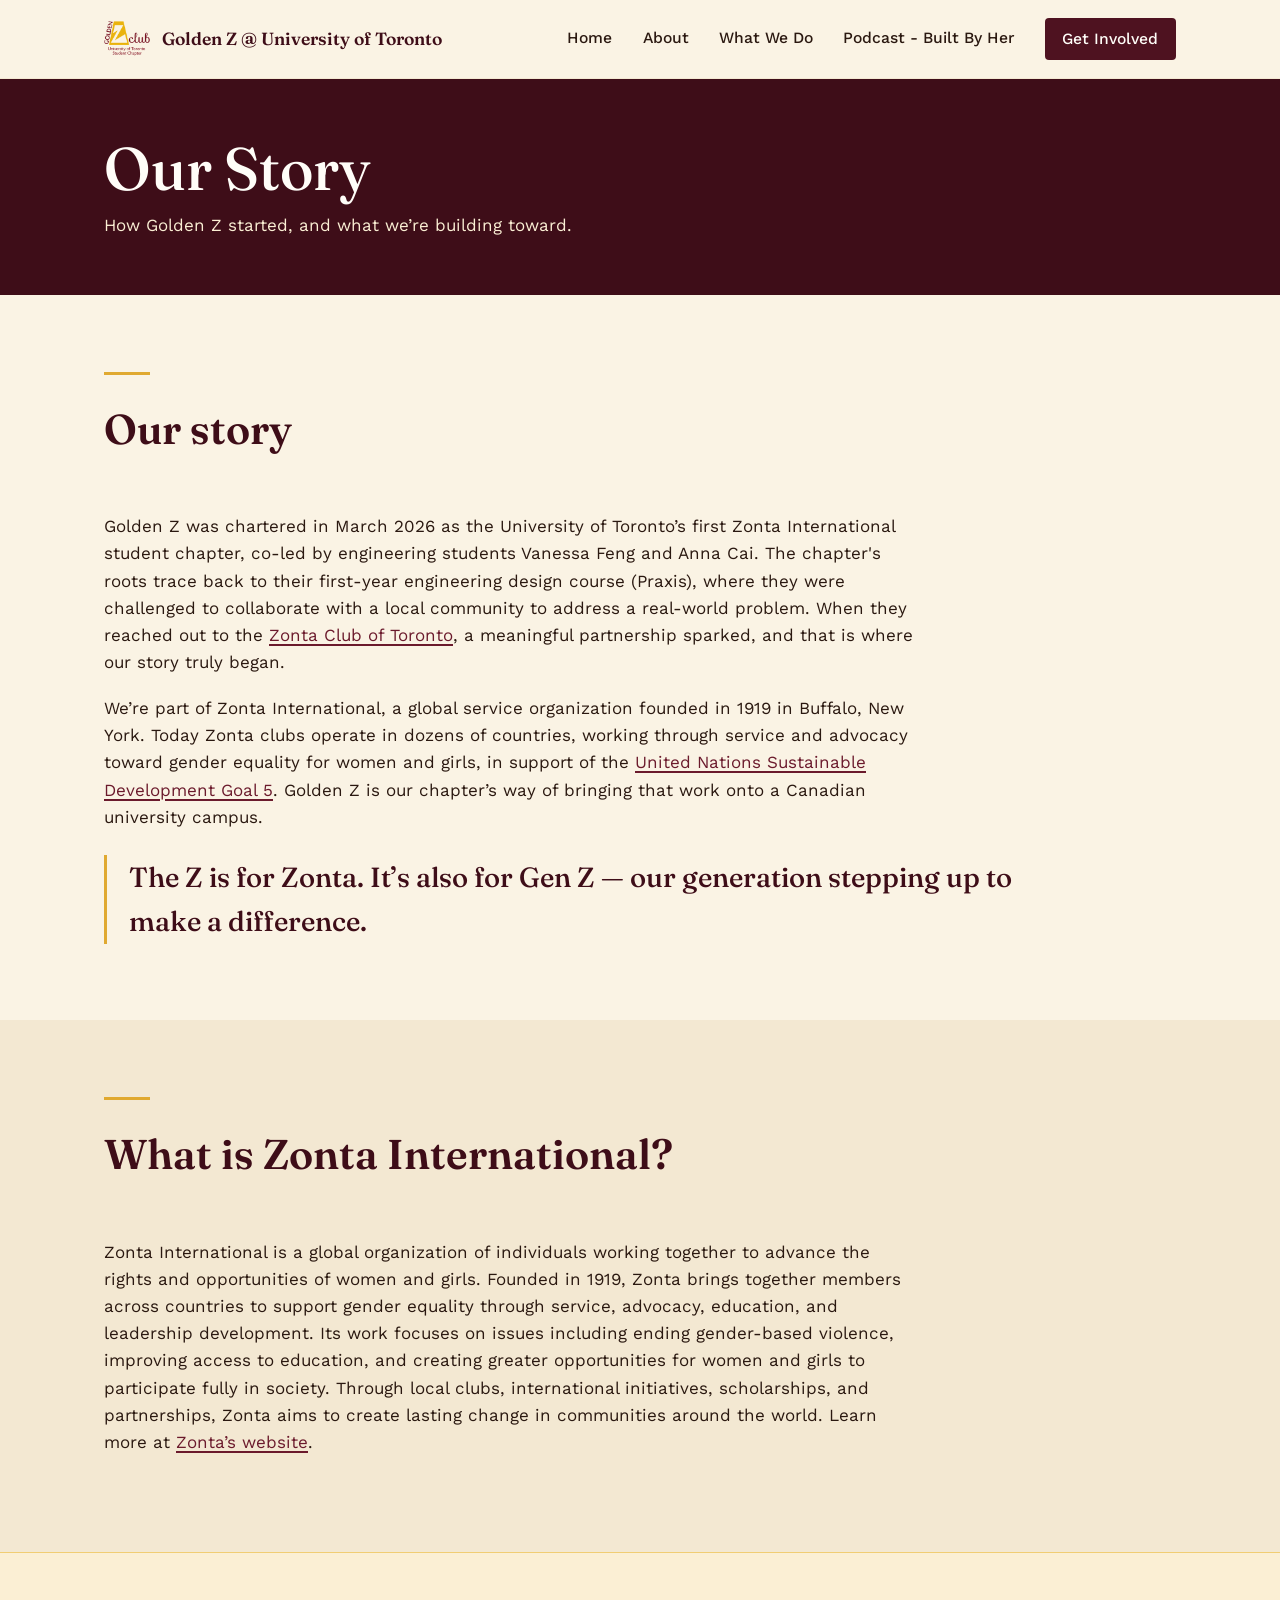
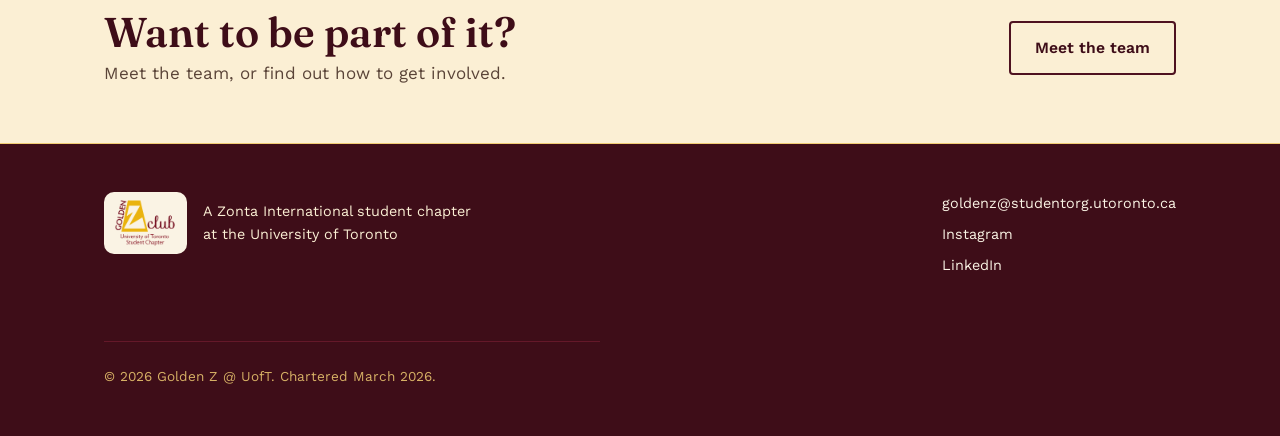
==== commit c943a307: "Add link to UN Sustainable Development Goal 5 in about.html Updated the paragraph to include a link " ====
--- a/about.html
+++ b/about.html
@@ -66,7 +66,7 @@
         <h2>Our story</h2>
       </div>
       <p class="wide">Golden Z was chartered in March 2026 as the University of Toronto’s first Zonta International student chapter, co-led by engineering students Vanessa Feng and Anna Cai. The chapter's roots trace back to their first-year engineering design course (Praxis), where they were challenged to collaborate with a local community to address a real-world problem. When they reached out to the <a href="https://zontatoronto.org/" target="_blank" rel="noopener">Zonta Club of Toronto</a>, a meaningful partnership sparked, and that is where our story truly began.</p>      
-      <p class="wide">We’re part of Zonta International, a global service organization founded in 1919 in Buffalo, New York. Today Zonta clubs operate in dozens of countries, working through service and advocacy toward gender equality for women and girls, in support of the United Nations Sustainable Development Goal 5. Golden Z is our chapter’s way of bringing that work onto a Canadian university campus.</p>
+      <p class="wide">We’re part of Zonta International, a global service organization founded in 1919 in Buffalo, New York. Today Zonta clubs operate in dozens of countries, working through service and advocacy toward gender equality for women and girls, in support of the <a href="https://www.un.org/sustainabledevelopment/gender-equality/" target="_blank" rel="noopener">United Nations Sustainable Development Goal 5</a>. Golden Z is our chapter’s way of bringing that work onto a Canadian university campus.</p>
       
       <!-- UPDATED: Added a top margin here to give the quote some breathing room -->
       <blockquote class="pull" style="margin-top: 1.5rem;">
